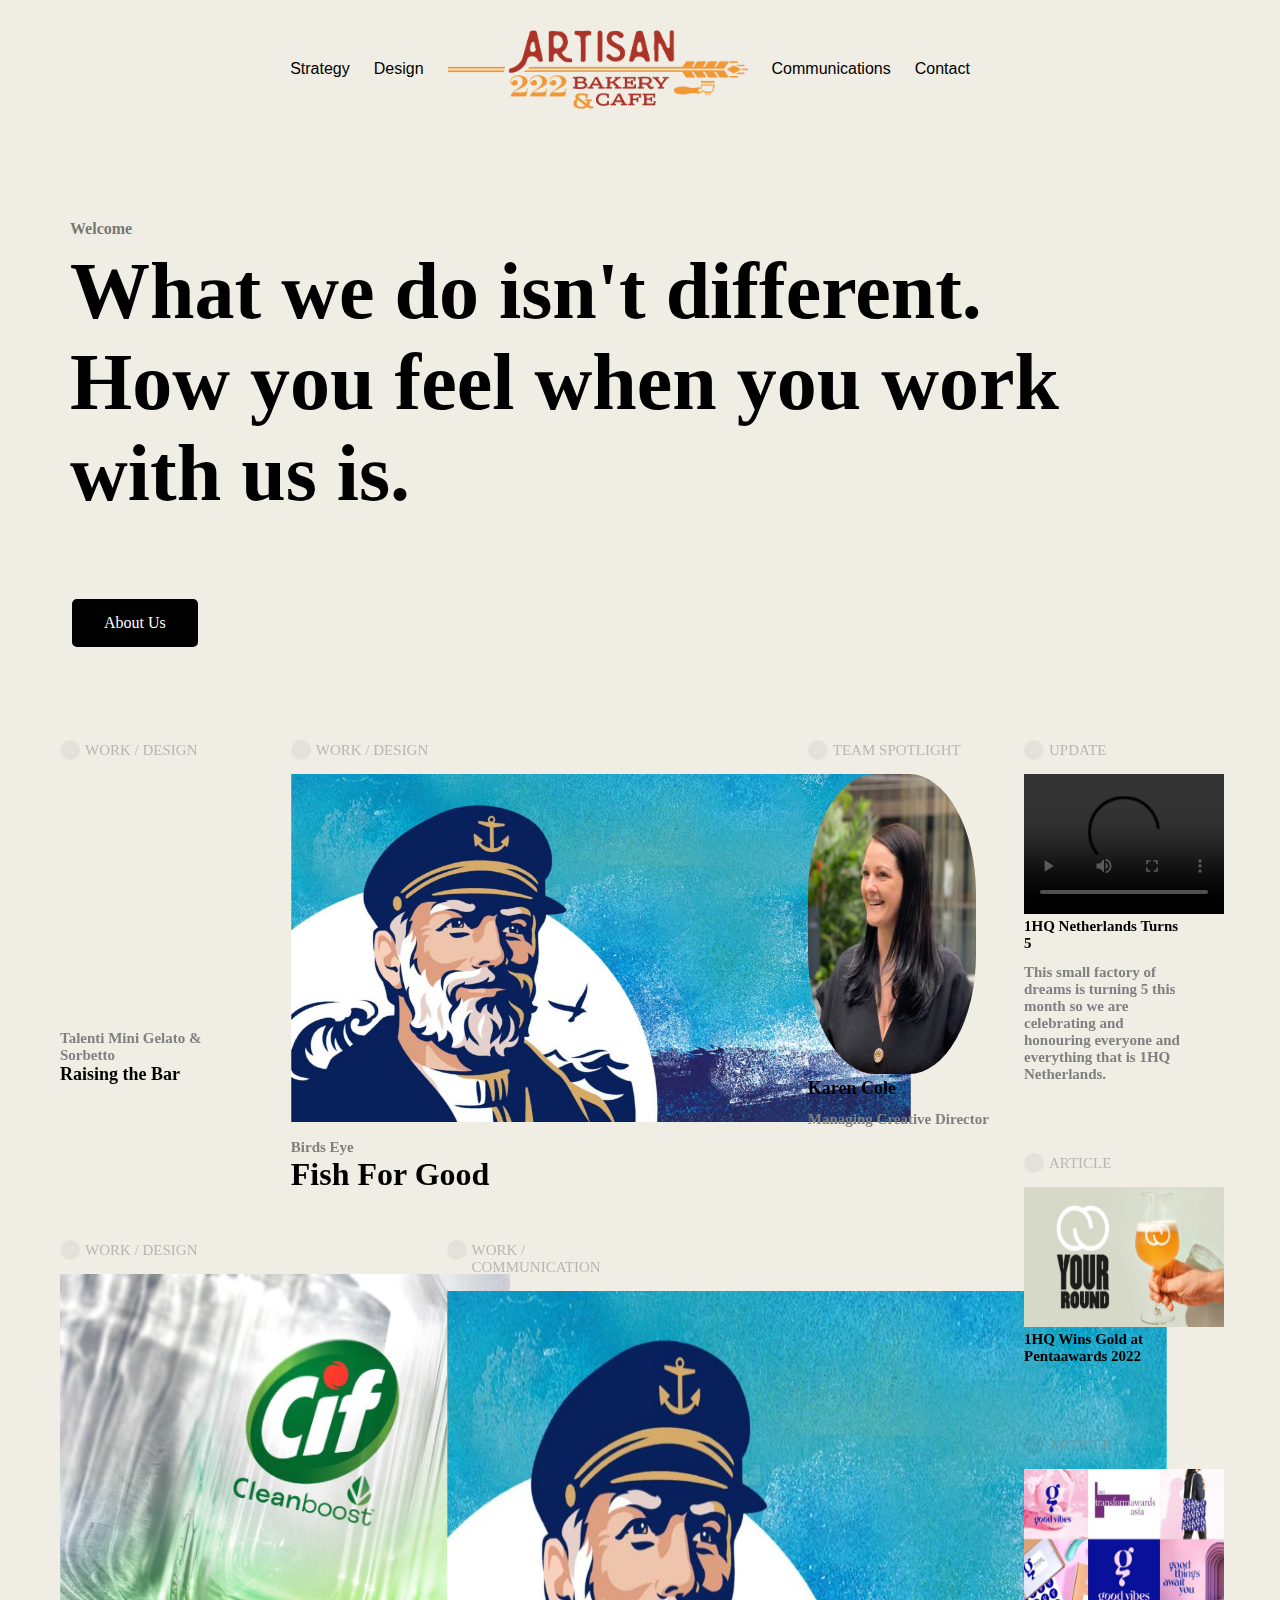
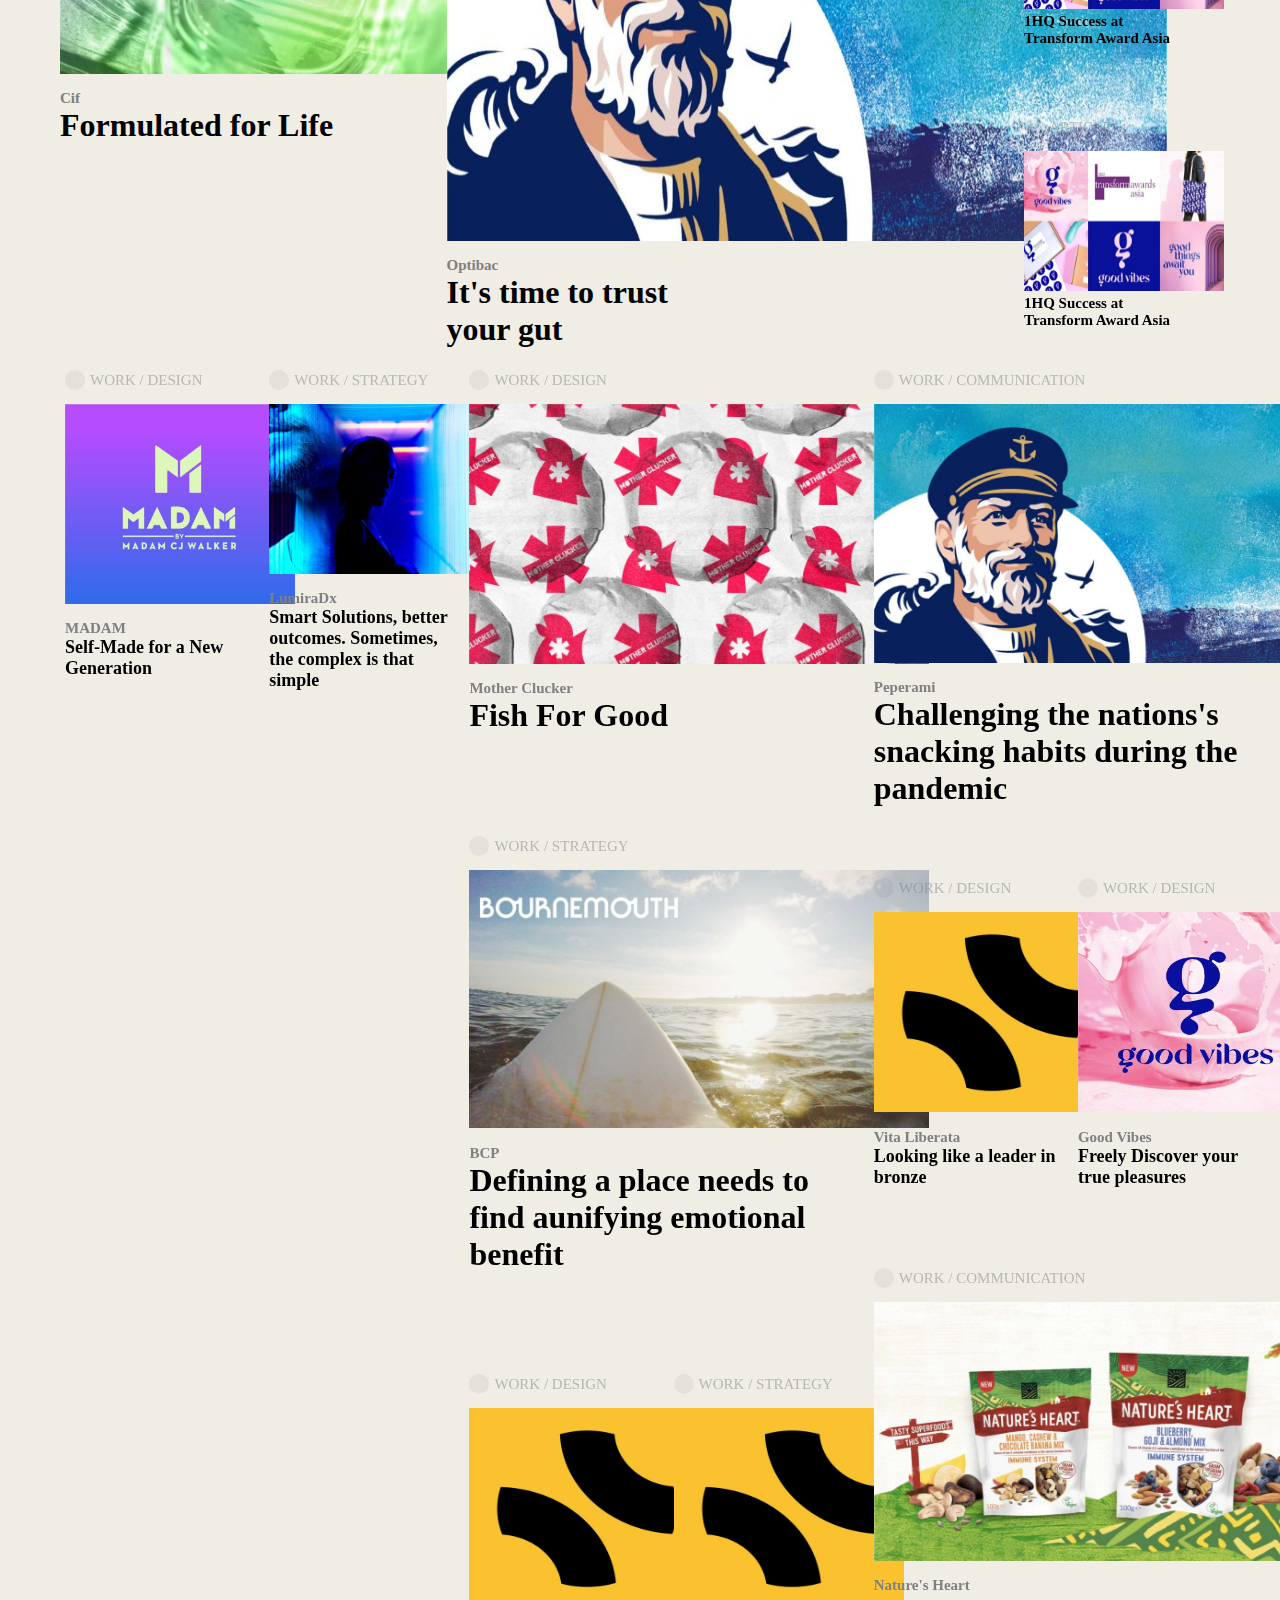
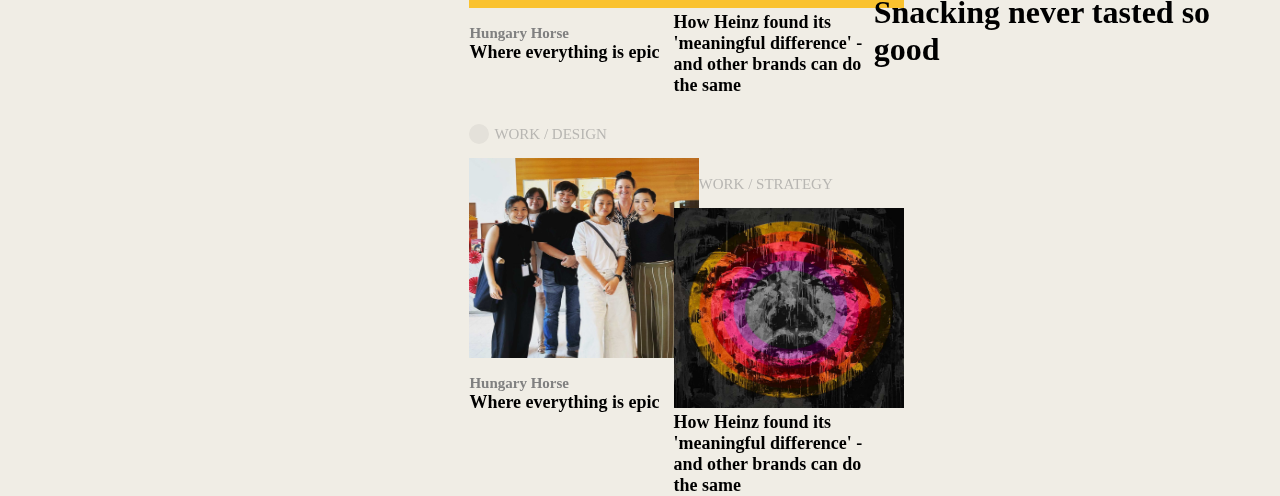
==== index.html @ 4d897874 "first commit" ====
<!DOCTYPE html>
<html lang="en">
<head>
    <link rel="stylesheet" href="style.css">
    <link rel="stylesheet"href="https://fonts.googleapis.com/css?family=Tangerine">
    <meta charset="UTF-8">
    <meta http-equiv="X-UA-Compatible" content="IE=edge">
    <meta name="viewport" content="width=device-width, initial-scale=1.0">
    <title>HOME - 1HQ</title>
</head>
<body>
  <header>
    <nav>
      <ul>
        <li class="mobile"><a href="locations.html">Strategy</a></li>
        <li class="mobile"><a href="contact.html">Design</a></li>
        <li class="logo"><a href="index.html">Artisan Bakery Logo</a></li>
        <li class="desktop"><a href="locations.html">Communications</a></li>
        <li class="desktop"><a href="contact.html">Contact</a></li>
      </ul>
    </nav>
  </header>

  <div class="mainpage">
      <div class="container">

        <h1 class="welcome"> Welcome </h1>

           <div class="welcome-heading">
             <p class="info">
                 What we do isn't different. 
                  <br>
                How you feel when you work with us is.

              </p>
              <a href="#" class="button">About Us</a>
            </div>

        
        </div>
  </div>


 <!-- <div class="inline">Div 1</div>
	<div class="inline">Div 2</div>
	<div class="inline">Div 3</div>
	<div class="inline">Div 4</div>
-->

<div class="post-row">

      <div class="main-row">

          <div class="post1">
            <span class="title-circle"></span>
            <p class="category">work / design</p>

            <div class="post-image">
                <iframe width="240" height="240" src="https://www.youtube.com/embed/FtdpDjV0dMY" title="4 second video" frameborder="0" 
                allow="accelerometer; autoplay; clipboard-write; encrypted-media; gyroscope; picture-in-picture; web-share" allowfullscreen></iframe>
              
          <h2 class="post-description"> Talenti Mini Gelato & Sorbetto</h2>
          <a href="#"><h1 class="post-title"> Raising the Bar</h1></a>
            </div>
        
          </div>

          <div class="post2">
            <span class="title-circle"></span>
            <p class="category">work / design</p>

            <div class="post-image">
              <img src="images/post2.jpg" alt="post 2" width="620">
  
            <h2 class="post-description"> Birds Eye</h2>
            <a href="#"><h1 class="post-title-big"> Fish For Good</h1></a>
            </div>
        
          </div>

          <div class="post3">
            <span class="title-circle"></span>
            <p class="category">team spotlight</p>

            <div class="post-image">
              <img src="images/Karen.jpg" alt="post 3" style="width: 88%; border-radius: 40%; background-position: center center; height: 300px;">
  
              <a href="#"><h1 class="post-title"> Karen Cole</h1></a>
              <h2 class="post-description">Managing Creative Director</h2>
            
            </div>

            
        
          </div>

      </div>


      <div class="side-bar">

        <div class="sidebar-container">

            <span class="title-circle"></span>
            <p class="category">update</p>

            <div class="post-image" style="padding-right:100px;">
              <video width="200" height="140" controls>
               <source src=”http://techslides.com/demos/sample-videos/small.ogv” type=video/ogg>
              <source src="/build/videos/arcnet.io(7-sec).mp4" type=video/mp4>
            </video>
                <a href="#"><h1 class="post-title1">1HQ Netherlands Turns 5</h1></a>
                  <h2 class="sidebar-post-description">This small factory of dreams is turning 5 this month so we are celebrating and honouring everyone and everything that is 1HQ Netherlands.
                  </h2>
          </div>


          <span class="title-circle"></span>
            <p class="category">article</p>

            <div class="post-image" style="padding-right:100px;">
              <img src="images/sidebarpost.jpg" alt="post 2" width="200" height="140">
          
                <a href="#"><h1 class="post-title1" style="margin-bottom: 70px;">1HQ Wins Gold at Pentaawards 2022</h1></a>
                  <!--<h2 class="sidebar-post-description">This small factory of dreams is turning 5 this month so we are celebrating and honouring everyone and everything that is 1HQ Netherlands.
                  </h2>-->
          </div>

          <span class="title-circle"></span>
          <p class="category">article</p>

          <div class="post-image" style="padding-right:100px;">
            <img src="images/sidebarpost2.jpg" alt="post 2" width="200" height="140">
        
              <a href="#"><h1 class="post-title1" style="margin-bottom: 70px;">1HQ Success at Transform Award Asia</h1></a>
        </div>


        <span class="title-circle"></span>
        <p class="category">article</p>

        <div class="post-image" style="padding-right:100px;">
          <img src="images/sidebarpost2.jpg" alt="post 2" width="200" height="140">
      
            <a href="#"><h1 class="post-title1" style="margin-bottom: 70px;">1HQ Success at Transform Award Asia</h1></a>
      </div>

      </div>


      </div>
      


</div>

<div class="post-row2">
    <div class="main-post-row2">

      <div class="post5">
        <span class="title-circle"></span>
        <p class="category">work / design</p>

        <div class="post-image">
          <img src="images/post5.jpg" alt="post 2" width="450" height="400">

        <h2 class="post-description">Cif</h2>
        <a href="#"><h1 class="post-title-big">Formulated for Life</h1></a>
        </div>
      </div>


      
      <div class="post6">
        <span class="title-circle"></span>
        <p class="category">work / Communication</p>

        <div class="post-image">
          <img src="images/post2.jpg" alt="post 2" width="720" height="550">

        <h2 class="post-description"> Optibac</h2>
        <a href="#"><h1 class="post-title-big" style="width:150%;"> It's time to trust your gut</h1></a>
        </div>
        </div>


</div>
  
</div>

<div class="post-row3">


  <div class="left-post3">

    <div class="test" style="display:flex; padding-bottom:50px;">

      <div class="first-left-post3">
      <span class="title-circle"></span>
      <p class="category">work / design</p>

      <div class="post-image">
        <img src="images/madam.jpg" alt="post 2" width="230" height="200">

        <h2 class="post-description">MADAM</h2>
        <a href="#"><h1 class="post-title">Self-Made for a New Generation</h1></a>

      </div>

      </div>


    <div class="second-left-post3">
      <span class="title-circle"></span>
      <p class="category">work / strategy</p>

      <div class="post-image">
        <img src="images/Lumira.jpg" alt="post 2" width="230" height="170">
        
        <h2 class="post-description">LumiraDx</h2>
        <a href="#"><h1 class="post-title">Smart Solutions, better outcomes. Sometimes, the complex is that simple</h1></a>

      </div>

    </div>

    </div>


    
    
    <!--<div class="first-left-post3">
      <span class="title-circle"></span>
      <p class="category">work / design</p>

      <div class="post-image">
        <img src="images/madam.jpg" alt="post 2" width="230" height="200">

        <h2 class="post-description">MADAM</h2>
        <a href="#"><h1 class="post-title">Self-Made for a New Generation</h1></a>

      </div>

    </div>
    

    <div class="second-left-post3">
      <span class="title-circle"></span>
      <p class="category">work / strategy</p>

      <div class="post-image">
        <img src="images/Lumira.jpg" alt="post 2" width="230" height="170">

        <h2 class="post-description">LumiraDx</h2>
        <a href="#"><h1 class="post-title">Smart Solutions, better outcomes. Sometimes, the complex is that simple</h1></a>

      </div>

    </div>

  -->
    
    
  </div>




  <div class="middle-post3">

    <div class="post7">
      <span class="title-circle"></span>
      <p class="category">work / design</p>

      <div class="post-image" style="padding-bottom:80px;">
        <img src="images/post7.jpg" alt="post 2" width="460">

      <h2 class="post-description"> Mother Clucker</h2>
      <a href="#"><h1 class="post-title-big"> Fish For Good</h1></a>
      </div>
  
    </div>


    <div class="post7">
      <span class="title-circle"></span>
      <p class="category">work / strategy</p>

      <div class="post-image" style="padding-bottom:80px;">
        <img src="images/BCP.jpg" alt="post 2" width="460">

      <h2 class="post-description">BCP</h2>
      <a href="#"><h1 class="post-title-big">Defining a place needs to find aunifying emotional benefit</h1></a>
      </div>
  
    </div>

    <div class="test" style="display:flex; padding-bottom:50px;">

      <div class="first-left-post3">
      <span class="title-circle"></span>
      <p class="category">work / design</p>

      <div class="post-image">
        <img src="images/Article1.jpg" alt="post 2" width="230" height="200">

        <h2 class="post-description">Hungary Horse</h2>
        <a href="#"><h1 class="post-title">Where everything is epic</h1></a>

      </div>

    </div>


    <div class="second-left-post3">
      <span class="title-circle"></span>
      <p class="category">work / strategy</p>

      <div class="post-image">
        <img src="images/Article1.jpg" alt="post 2" width="230" height="200">

        <a href="#"><h1 class="post-title">How Heinz found its 'meaningful difference' - and other brands can do the same</h1></a>

      </div>

    </div>

    </div>

    <div class="test1" style="display:flex;">

      <div class="first-left-post3">
      <span class="title-circle"></span>
      <p class="category">work / design</p>

      <div class="post-image">
        <img src="images/chinese.jpg" alt="post 2" width="230" height="200">

        <h2 class="post-description">Hungary Horse</h2>
        <a href="#"><h1 class="post-title">Where everything is epic</h1></a>

      </div>

    </div>


    <div class="second-left-post3" style="padding-top:50px;">
      <span class="title-circle"></span>
      <p class="category">work / strategy</p>

      <div class="post-image">
        <img src="images/cutural.jpg" alt="post 2" width="230" height="200">

        <a href="#"><h1 class="post-title">How Heinz found its 'meaningful difference' - and other brands can do the same</h1></a>

      </div>

    </div>

    </div>

    

  </div>




    <div class="right-post3">
      <div class="post8">
        <span class="title-circle"></span>
        <p class="category">work / communication</p>

        <div class="post-image" style="padding-bottom:50px;"> 
          <img src="images/post2.jpg" alt="post 2" width="460">

        <h2 class="post-description">Peperami</h2>
        <a href="#"><h1 class="post-title-big"> Challenging the nations's snacking habits during the pandemic</h1></a>
        </div>
    
      </div>

      <div class="test" style="display:flex; padding-bottom:90px;">

                <div class="first-left-post3">
                    <span class="title-circle"></span>
                    <p class="category">work / design</p>
  
                  <div class="post-image">
                    <img src="images/Article1.jpg" alt="post 2" width="230" height="200">
  
                     <h2 class="post-description">Vita Liberata</h2>
                     <a href="#"><h1 class="post-title">Looking like a leader in bronze</h1></a>
  
                   </div>
  
                 </div>
  
  
              <div class="second-left-post3">
                   <span class="title-circle"></span>
                    <p class="category">work / design</p>
  
                <div class="post-image">
                    <img src="images/goodvibes.jpg" alt="post 2" width="230" height="200">
  
                    <h2 class="post-description">Good Vibes</h2>
                    <a href="#"><h1 class="post-title">Freely Discover your true pleasures</h1></a>
  
                </div>
  
              </div>
  
      </div>

      <div class="post8">
        <span class="title-circle"></span>
        <p class="category">work / communication</p>

        <div class="post-image">
          <img src="images/Natures-Heart-1-1000x562.jpg" alt="post 2" width="460">

        <h2 class="post-description">Nature's Heart</h2>
        <a href="#"><h1 class="post-title-big">Snacking never tasted so good</h1></a>
        </div>
    
      </div>




      

    </div>

</div>




  <!--<div class="row">

    <div class="first-post-row">

    </div>

  </div>


  <div class="post4">
    <span class="title-circle"></span>
    <p class="category">update</p>
    <div class="post-image">
      <video width="200" height="140" controls>
        <source src=”http://techslides.com/demos/sample-videos/small.ogv” type=video/ogg>
        <source src="/build/videos/arcnet.io(7-sec).mp4" type=video/mp4>
      </video>
      <a href="#"><h1 class="post-title1">1HQ Netherlands Turns 5</h1></a>
    <h2 class="post-description">This small factory of dreams is turning 5 this month so we are celebrating and honouring everyone and everything that is 1HQ Netherlands.
    </h2>
    
    </div>
    </div>
    
  </div>
-->


 <!-- <footer>
    123 Main Street Edwardsville, IL • 555-555-5555 • us@me.com
  </footer>
-->
</body>
</html>
---- style.css ----
body {
  background: #f0ede5;
  color: white;
  font-family: 'Mont', serif;
  margin: 0;
  padding: 0;
  overflow-x: hidden;
}

/* HEADER */

header {
  background-color: #f0ede5;
  /*  sorry for the LONG urls, I had to upload them to google drive  */
  /**background-image: url("images/logo.png");**/
  background-size: 100%;
  background-position: center;
  height: 100px;
  padding: 20px;
  text-align: center;
}

header a {
  color: #000;
  font-family: MontW05,sans-serif;
  text-decoration: none;
  margin-top: 40px;
}

header .logo a {
  background-image: url("images/logos.png");
  background-size: 300px;
  background-repeat: no-repeat;
  display: inline-block;
  height: 80px;
  position: relative;
  text-indent: -9999999px;
  top: -30px;
  width: 300px;
}

nav ul {
  margin: 0;
  padding: 0;
  list-style-type: none;
}

nav li {
  display: inline-block;
  margin-right: 20px;
}

/* Mainpage */
.mainpage{
  height: 600px;
  width: 100%;
  position: relative;
}

.welcome{
  opacity: .5;
  font-weight: 600;
  color: #000;
  margin: 40px 0 0.5em;
  font-size: 16px;
}

.container{
  padding: 40px 0px 0px 70px;
}

.info {
  display: block;
  margin-block-start: 1em;
  margin-block-end: 1em;
  margin-inline-start: 0px;
  margin-inline-end: 0px;
  font-size: 80px;
  color: black;
  font-weight: 600;
  margin-right: 170px;
  margin-top: 0px;
}

.button {
  background-color: #000;
  border: none;
  color: white;
  padding: 15px 32px;
  text-align: center;
  text-decoration: none;
  display: inline-block;
  font-size: 16px;
  margin: 4px 2px;
  cursor: pointer;
  border-radius:5px;
  margin-top: 0px;
  font-family: 'MontW05', serif;
}

.button:hover{
  background-color:#ffffff;
  color: #0a0a23;
  transition: 0.7s;
}



/* POSTS */

.inline {
  display: inline-block;
  width: 100px;
  height: 100px;
  background-color: #ccc;
  margin: 10px;
  text-align: center;
  line-height: 100px;
  font-size: 24px;
}

.post-row{
  display: flex;
}

.main-row{
  width: 80%;
  height: 500px;
  padding: 0px 10px 0px 60px;
  margin: auto;
}

.side-bar{
  width: 20%;
  height: 350px;
}

.sidebar-container{
  height: 400%;
}
.row{
  width: 100%;
  height: 500px;
}

.row2{
  width: 100%;
  height: 500px;
}

.first-post-row{
  width: 90%;
  height: 400px;
  padding:10px;
  margin: auto;
}

.post1{
  height: 350px;
  width: 20%;
  float: left;
  padding-right: 40px;
}
.post2{
  height: 480px;
  width: 50%;
  float: left;
  padding-right: 40px;
}
.post3{
  height: 400px;
  width: 20%;
  float: left;
}

.post4{
  height: 350px;
  width: 12%;
  float: left;
}

.post5{
  height: 350px;
  width: 36%;
  float: left;
  padding-right: 40px;
}

.post6{
  height: 350px;
  width: 20%;
  float: left;
  padding-right: 40px;
}


.title-circle {
  width: 20px;
  height: 20px;
  background-color: rgba(17,17,17,.05);
  border-radius: 50%;
  position: relative;
  display: inline-block;
  margin-right: 10px;
}

.title-circle:hover{
  background-color: black;
  transition: 0.5s;
}


.category {
  color: gray;
  opacity: 0.5;
  margin-top: -22px;
  font-size: 15px;
  font-weight: 400;
  padding-left: 25px;
  text-transform: uppercase;
}

.post-description{
    color: gray;
    font-size: 15px;
    margin-bottom: 0;
}

.sidebar-post-description{
    color: gray;
    font-size: 15px;
    margin-bottom: 0;
    padding-bottom: 70px;
}

.post-description:hover{
  color: black;
  transition: 0.5;
}

.post-title{
  text-decoration: none;
  color: black;
  font-size: 18px;
  margin-top: 0;
}

.post-title1{
  text-decoration: none;
  color: black;
  font-size: 15px;
  margin-top: 0;
}

.post-title-big{
  text-decoration: none;
  color: black;
  font-size: 32px;
  margin-top: 0;
}

a:link { text-decoration: none; }

.post-row2{
  width: 80%;
  height: 530px;
  padding-bottom: 200px;
}

.main-post-row2{
  width: 94%;
  height: 530px;
  padding: 0px 10px 0px 60px;
  margin: auto;
}

.post-row3{
  width:91%;
  height:1500px;
  display: flex;
  margin-left: 65px;
}

.right-post3{
  width: 33%;
  height: 750px;
  margin-left: 20px;
}

.left-post3{
  width: 33%;
  height: 750px;
  margin-right: 20px;
}

.first-left-post3{
  height: 300px;
  width: 50%;
  margin-right: 12px;
}
.second-left-post3{
  height: 300px;
  width: 50%;
}

.middle-post3{
  width: 33%;
  height: 750px;
}



/* FEATURES */

.features {
  background: white;
  color: gray;
  padding: 20px;
  display: flex;
  flex-direction: row;
}

.features figure {
  margin: auto;
  text-align: center;
  text-transform: uppercase;
  width: 200px;
}

.features figure img {
  border: 1px solid white;
  border-radius: 50%;
  box-shadow: gray 0 0 10px;
  width: 200px;
}

/* RESPONSIVE RULES */

@media screen and (max-width: 715px) {
  header {
    height: 250px;
    background-position: 0 -30px;
  }
  header .mobile {
    display: inline-block;
  }
  header .desktop {
    display: none;
  }
}

@media screen and (max-width: 500px) {
  header {
    height: 200px;
    background-position: 0 -0px;
  }
}

/* FEATURES */

.features {
  background: white;
  color: gray;
  padding: 20px;
  display: flex;
  flex-direction: row;
  flex-wrap: wrap;
}

.features figure {
  margin: auto;
  padding: 5px;
  text-align: center;
  text-transform: uppercase;
  width: 200px;
}

.features figure img {
  border: 1px solid white;
  border-radius: 50%;
  box-shadow: gray 0 0 10px;
  width: 200px;
}

/* FOOTER */

footer {
  background: black;
  color: gray;
  font-size: 12px;
  padding: 20px 20px;
  text-align: center;
}
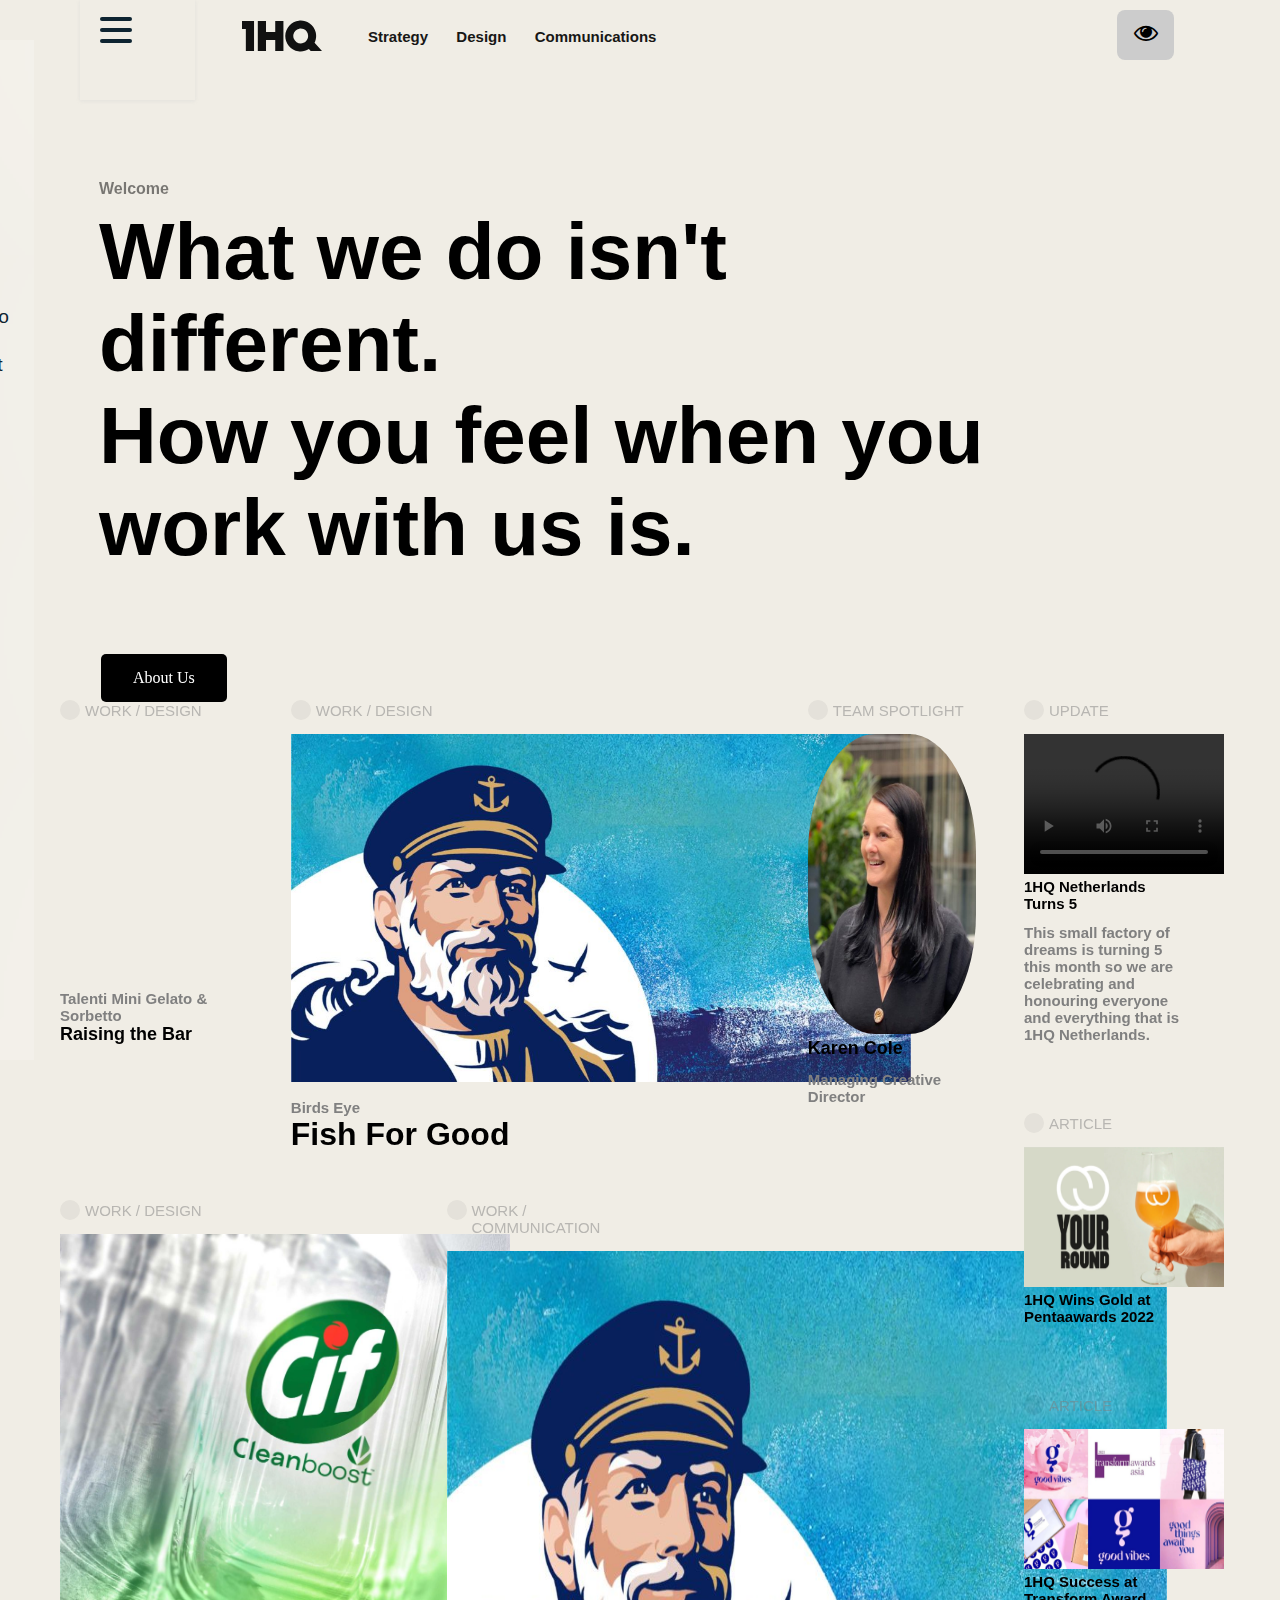
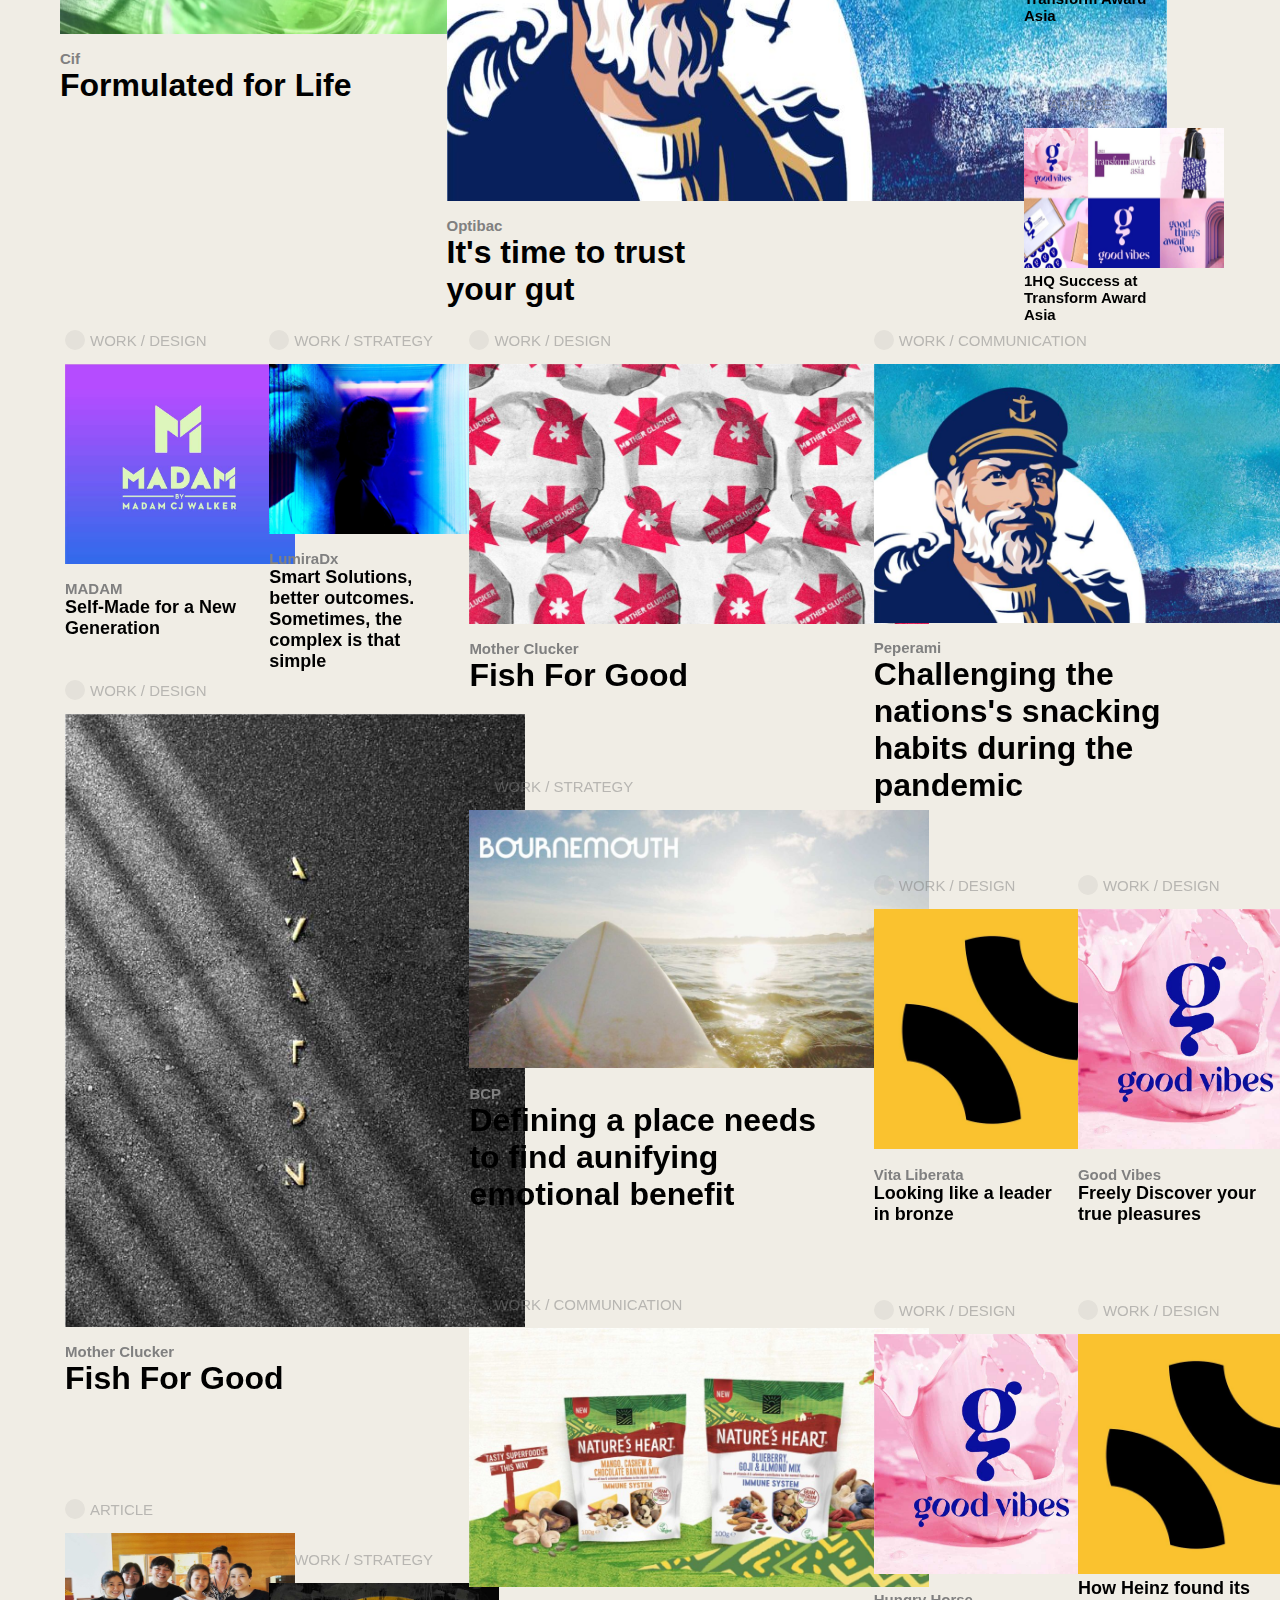
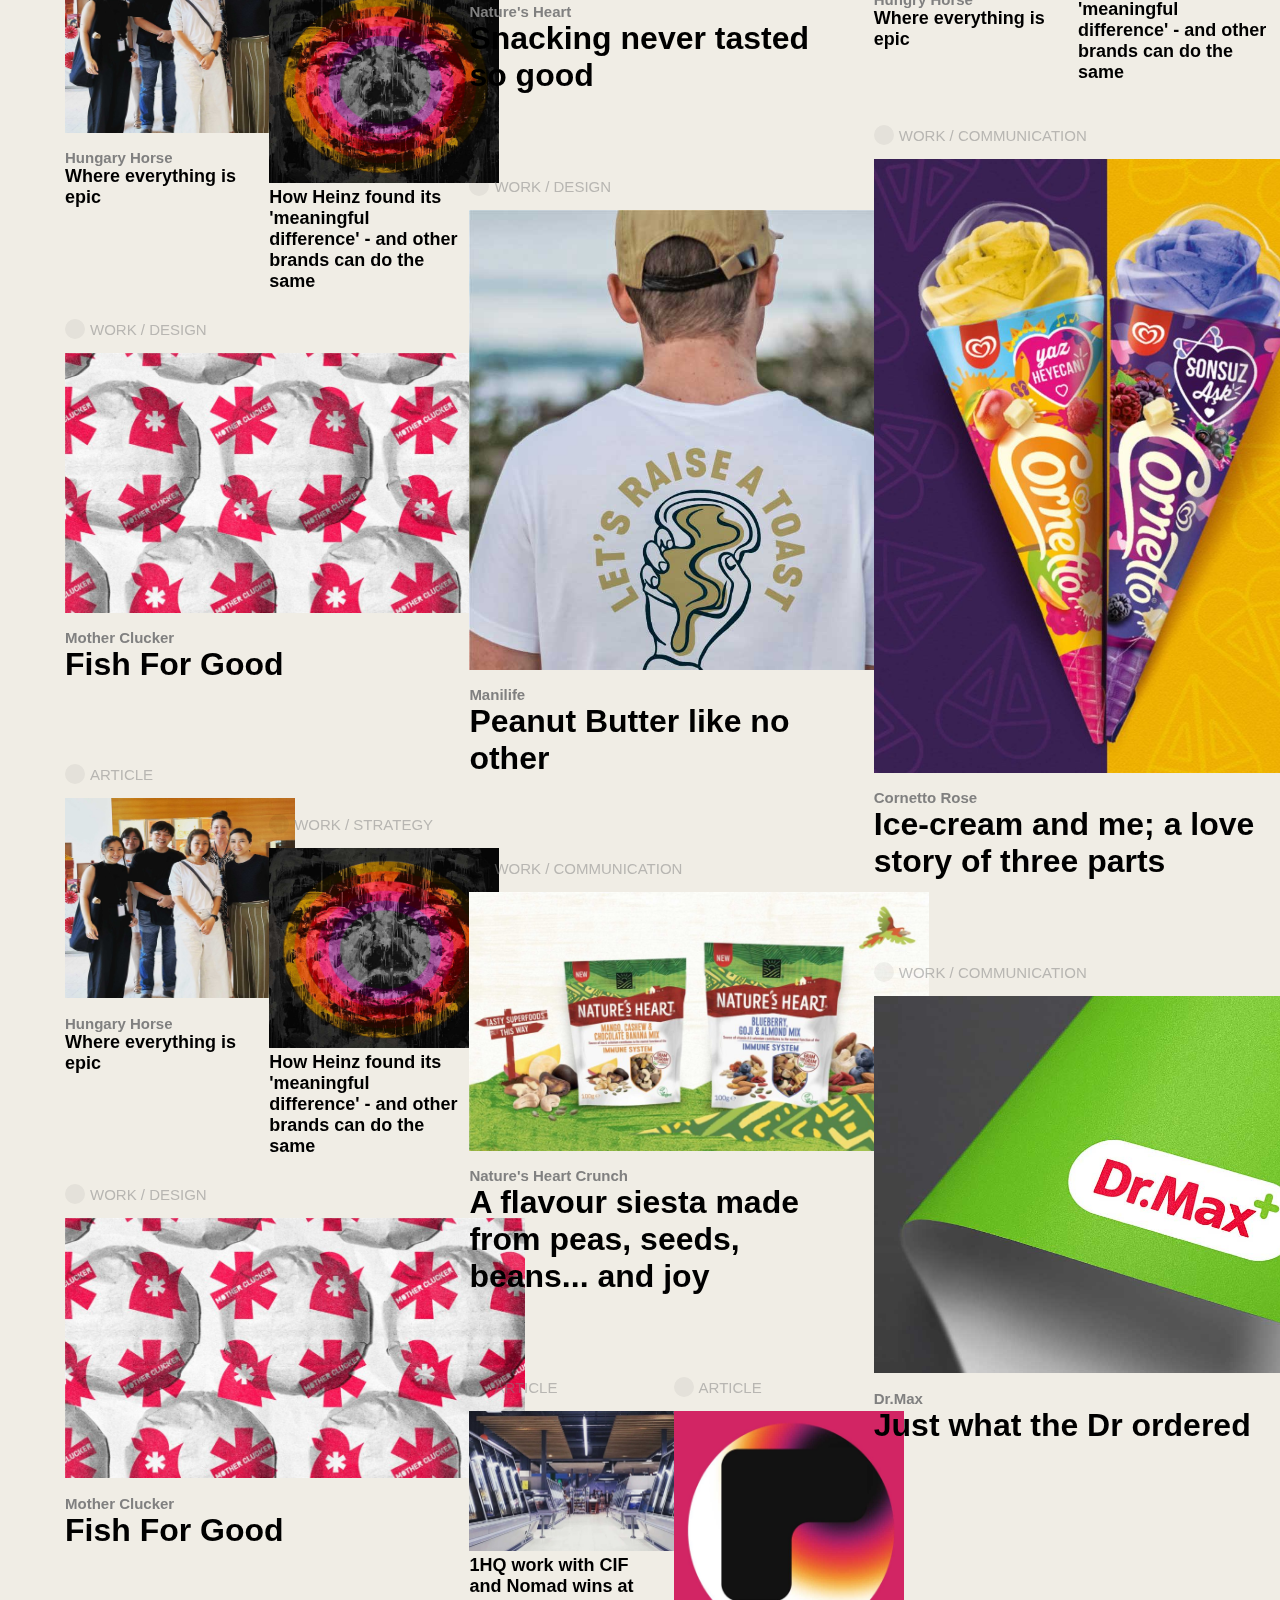
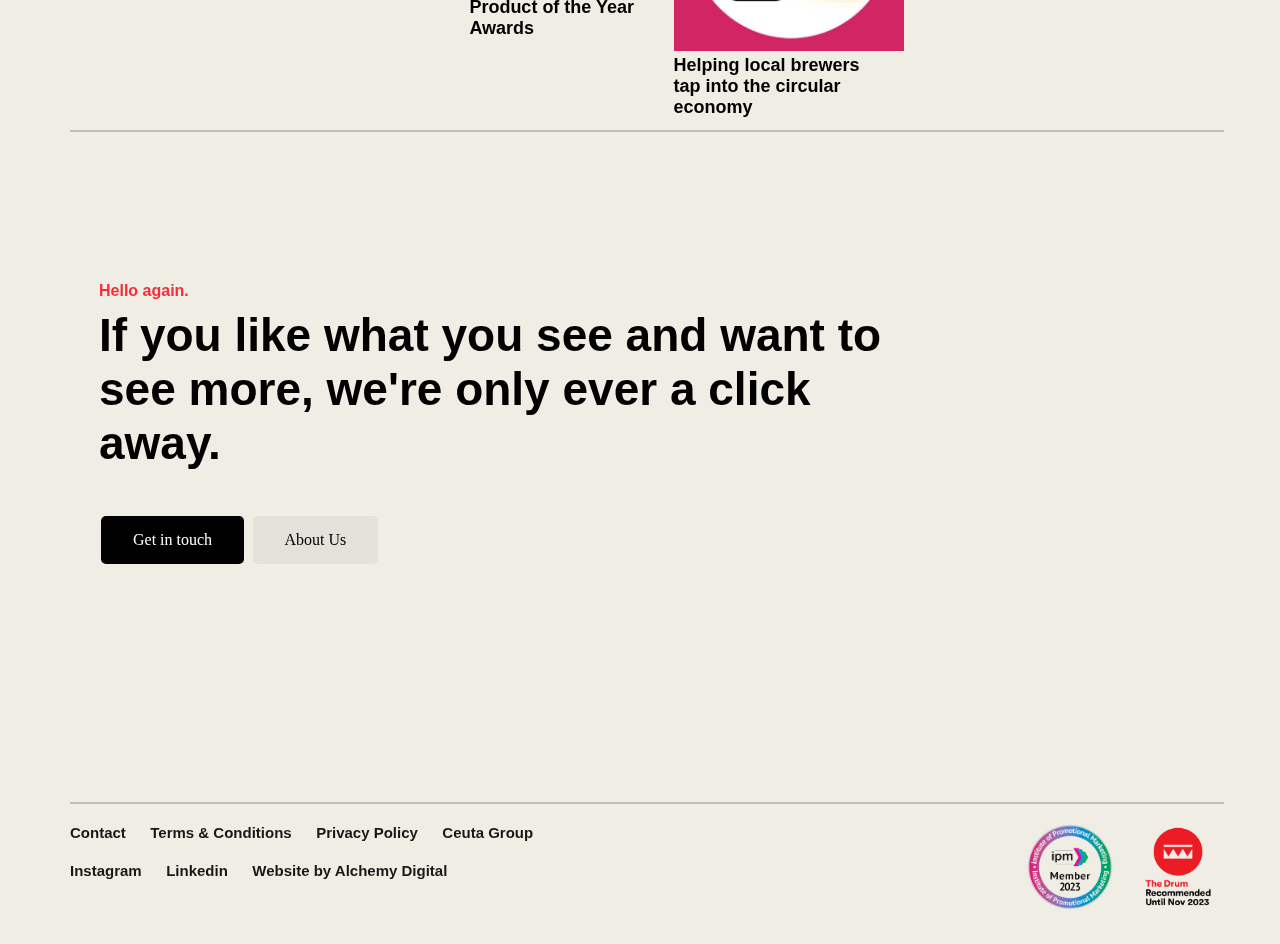
==== commit 145faa21: "second push" ====
--- a/index.html
+++ b/index.html
@@ -3,13 +3,72 @@
 <head>
     <link rel="stylesheet" href="style.css">
     <link rel="stylesheet"href="https://fonts.googleapis.com/css?family=Tangerine">
+    <link rel="stylesheet" href="https://cdnjs.cloudflare.com/ajax/libs/font-awesome/4.7.0/css/font-awesome.min.css">
+    <meta name="viewport" content="width=device-width, initial-scale=1">
     <meta charset="UTF-8">
     <meta http-equiv="X-UA-Compatible" content="IE=edge">
     <meta name="viewport" content="width=device-width, initial-scale=1.0">
     <title>HOME - 1HQ</title>
 </head>
 <body>
-  <header>
+    <div class="header1">
+      <div class="container1">
+
+        <div class="mobdiv">
+          
+          <nav>
+            <div class="navbar">
+              <div class="container nav-container">
+                  <input class="checkbox" type="checkbox" name="" id="" />
+                  <div class="hamburger-lines">
+                    <span class="line line1"></span>
+                    <span class="line line2"></span>
+                    <span class="line line3"></span>
+                  </div>  
+
+                <div class="menu-items">
+                  <li><a href="#">Home</a></li>
+                  <li><a href="#">about</a></li>
+                  <li><a href="#">blogs</a></li>
+                  <li><a href="#">portfolio</a></li>
+                  <li><a href="#">contact</a></li>
+                </div>
+              </div>
+            </div>
+          </nav>
+
+        </div>
+
+        <div class="logo1">
+            <img src="images/logo.svg" style="margin-top:20px;">
+
+        </div>
+
+        <div class="headmenu">
+          <nav>
+            <div class="menu">
+              <ul style="margin-top:20px; font-size:30px; font-weight:600; margin-top: 15px;"> 
+                  <li class="active"><a href="#">Strategy</a></li>
+                  <li><a href="#">Design</a></li>
+                  <li><a href="#">Communications</a></li>
+              </ul>
+            </div>
+          </nav>
+
+        </div>
+
+        <div class="icon">
+            <div class="eye-icon">
+                <i class="fa fa-eye" style="font-size:24px; color:black; margin-top:10px;"></i>
+            </div>
+
+        </div>
+
+      </div>
+
+    </div>
+  
+  <!--<header>
     <nav>
       <ul>
         <li class="mobile"><a href="locations.html">Strategy</a></li>
@@ -19,7 +78,7 @@
         <li class="desktop"><a href="contact.html">Contact</a></li>
       </ul>
     </nav>
-  </header>
+  </header> -->
 
   <div class="mainpage">
       <div class="container">
@@ -39,13 +98,6 @@
         
         </div>
   </div>
-
-
- <!-- <div class="inline">Div 1</div>
-	<div class="inline">Div 2</div>
-	<div class="inline">Div 3</div>
-	<div class="inline">Div 4</div>
--->
 
 <div class="post-row">
 
@@ -227,53 +279,12 @@
     </div>
 
 
-    
-    
-    <!--<div class="first-left-post3">
+    <div class="post7">
       <span class="title-circle"></span>
       <p class="category">work / design</p>
 
-      <div class="post-image">
-        <img src="images/madam.jpg" alt="post 2" width="230" height="200">
-
-        <h2 class="post-description">MADAM</h2>
-        <a href="#"><h1 class="post-title">Self-Made for a New Generation</h1></a>
-
-      </div>
-
-    </div>
-    
-
-    <div class="second-left-post3">
-      <span class="title-circle"></span>
-      <p class="category">work / strategy</p>
-
-      <div class="post-image">
-        <img src="images/Lumira.jpg" alt="post 2" width="230" height="170">
-
-        <h2 class="post-description">LumiraDx</h2>
-        <a href="#"><h1 class="post-title">Smart Solutions, better outcomes. Sometimes, the complex is that simple</h1></a>
-
-      </div>
-
-    </div>
-
-  -->
-    
-    
-  </div>
-
-
-
-
-  <div class="middle-post3">
-
-    <div class="post7">
-      <span class="title-circle"></span>
-      <p class="category">work / design</p>
-
       <div class="post-image" style="padding-bottom:80px;">
-        <img src="images/post7.jpg" alt="post 2" width="460">
+        <img src="images/Avaton.jpg" alt="post 2" width="460">
 
       <h2 class="post-description"> Mother Clucker</h2>
       <a href="#"><h1 class="post-title-big"> Fish For Good</h1></a>
@@ -282,11 +293,126 @@
     </div>
 
 
+    <div class="test1" style="display:flex; padding-bottom:70px;">
+
+      <div class="first-left-post3">
+      <span class="title-circle"></span>
+      <p class="category">article</p>
+
+      <div class="post-image">
+        <img src="images/chinese.jpg" alt="post 2" width="230" height="200">
+
+        <h2 class="post-description">Hungary Horse</h2>
+        <a href="#"><h1 class="post-title">Where everything is epic</h1></a>
+
+      </div>
+
+    </div>
+
+
+    <div class="second-left-post3" style="padding-top:50px;">
+      <span class="title-circle"></span>
+      <p class="category">work / strategy</p>
+
+      <div class="post-image">
+        <img src="images/cutural.jpg" alt="post 2" width="230" height="200">
+
+        <a href="#"><h1 class="post-title">How Heinz found its 'meaningful difference' - and other brands can do the same</h1></a>
+
+      </div>
+
+    </div>
+
+    </div>
+
+
     <div class="post7">
       <span class="title-circle"></span>
+      <p class="category">work / design</p>
+
+      <div class="post-image" style="padding-bottom:60px;">
+        <img src="images/post7.jpg" alt="post 2" width="460">
+
+      <h2 class="post-description"> Mother Clucker</h2>
+      <a href="#"><h1 class="post-title-big"> Fish For Good</h1></a>
+      </div>
+  
+    </div>
+
+
+    <div class="test1" style="display:flex; padding-bottom:70px;">
+
+      <div class="first-left-post3">
+      <span class="title-circle"></span>
+      <p class="category">article</p>
+
+      <div class="post-image">
+        <img src="images/chinese.jpg" alt="post 2" width="230" height="200">
+
+        <h2 class="post-description">Hungary Horse</h2>
+        <a href="#"><h1 class="post-title">Where everything is epic</h1></a>
+
+      </div>
+
+    </div>
+
+
+    <div class="second-left-post3" style="padding-top:50px;">
+      <span class="title-circle"></span>
       <p class="category">work / strategy</p>
 
-      <div class="post-image" style="padding-bottom:80px;">
+      <div class="post-image">
+        <img src="images/cutural.jpg" alt="post 2" width="230" height="200">
+
+        <a href="#"><h1 class="post-title">How Heinz found its 'meaningful difference' - and other brands can do the same</h1></a>
+
+      </div>
+
+    </div>
+
+    </div>
+
+
+    <div class="post7">
+      <span class="title-circle"></span>
+      <p class="category">work / design</p>
+
+      <div class="post-image" style="padding-bottom:60px;">
+        <img src="images/post7.jpg" alt="post 2" width="460">
+
+      <h2 class="post-description"> Mother Clucker</h2>
+      <a href="#"><h1 class="post-title-big"> Fish For Good</h1></a>
+      </div>
+  
+    </div>
+
+
+  </div>
+
+
+
+
+  <div class="middle-post3">
+
+    <div class="post7">
+      <span class="title-circle"></span>
+      <p class="category">work / design</p>
+
+      <div class="post-image" style="padding-bottom:60px;">
+        <img src="images/post7.jpg" alt="post 2" width="460">
+
+      <h2 class="post-description"> Mother Clucker</h2>
+      <a href="#"><h1 class="post-title-big"> Fish For Good</h1></a>
+      </div>
+  
+    </div>
+
+
+    <div class="post7">
+      <span class="title-circle"></span>
+      <p class="category">work / strategy</p>
+
+      <div class="post-image" style="padding-bottom:60px;">
         <img src="images/BCP.jpg" alt="post 2" width="460">
 
       <h2 class="post-description">BCP</h2>
@@ -295,17 +421,57 @@
   
     </div>
 
+
+    <div class="post8">
+      <span class="title-circle"></span>
+      <p class="category">work / communication</p>
+
+      <div class="post-image" style="padding-bottom:60px;">
+        <img src="images/Natures-Heart-1-1000x562.jpg" alt="post 2" width="460">
+
+      <h2 class="post-description">Nature's Heart</h2>
+      <a href="#"><h1 class="post-title-big">Snacking never tasted so good</h1></a>
+      </div>
+  
+    </div>
+
+    <div class="post8">
+      <span class="title-circle"></span>
+      <p class="category">work / design</p>
+
+      <div class="post-image" style="padding-bottom:60px;">
+        <img src="images/Manilife.jpg" alt="post 2" width="460">
+
+      <h2 class="post-description">Manilife</h2>
+      <a href="#"><h1 class="post-title-big">Peanut Butter like no other</h1></a>
+      </div>
+  
+    </div>
+
+
+    <div class="post8">
+      <span class="title-circle"></span>
+      <p class="category">work / communication</p>
+
+      <div class="post-image" style="padding-bottom:60px;">
+        <img src="images/Natures-Heart-1-1000x562.jpg" alt="post 2" width="460">
+
+      <h2 class="post-description">Nature's Heart Crunch</h2>
+      <a href="#"><h1 class="post-title-big">A flavour siesta made from peas, seeds, beans... and joy</h1></a>
+      </div>
+  
+    </div>
+
     <div class="test" style="display:flex; padding-bottom:50px;">
 
       <div class="first-left-post3">
       <span class="title-circle"></span>
-      <p class="category">work / design</p>
-
-      <div class="post-image">
-        <img src="images/Article1.jpg" alt="post 2" width="230" height="200">
-
-        <h2 class="post-description">Hungary Horse</h2>
-        <a href="#"><h1 class="post-title">Where everything is epic</h1></a>
+      <p class="category">article</p>
+
+      <div class="post-image">
+        <img src="images/Awards center.jpg" alt="post 2" width="230" height="140">
+
+        <a href="#"><h1 class="post-title">1HQ work with CIF and Nomad wins at Product of the Year Awards</h1></a>
 
       </div>
 
@@ -314,44 +480,12 @@
 
     <div class="second-left-post3">
       <span class="title-circle"></span>
-      <p class="category">work / strategy</p>
-
-      <div class="post-image">
-        <img src="images/Article1.jpg" alt="post 2" width="230" height="200">
-
-        <a href="#"><h1 class="post-title">How Heinz found its 'meaningful difference' - and other brands can do the same</h1></a>
-
-      </div>
-
-    </div>
-
-    </div>
-
-    <div class="test1" style="display:flex;">
-
-      <div class="first-left-post3">
-      <span class="title-circle"></span>
-      <p class="category">work / design</p>
-
-      <div class="post-image">
-        <img src="images/chinese.jpg" alt="post 2" width="230" height="200">
-
-        <h2 class="post-description">Hungary Horse</h2>
-        <a href="#"><h1 class="post-title">Where everything is epic</h1></a>
-
-      </div>
-
-    </div>
-
-
-    <div class="second-left-post3" style="padding-top:50px;">
-      <span class="title-circle"></span>
-      <p class="category">work / strategy</p>
-
-      <div class="post-image">
-        <img src="images/cutural.jpg" alt="post 2" width="230" height="200">
-
-        <a href="#"><h1 class="post-title">How Heinz found its 'meaningful difference' - and other brands can do the same</h1></a>
+      <p class="category">article</p>
+
+      <div class="post-image">
+        <img src="images/Articlecenter2.jpg" alt="post 2" width="230" height="240">
+
+        <a href="#"><h1 class="post-title">Helping local brewers tap into the circular economy</h1></a>
 
       </div>
 
@@ -380,14 +514,14 @@
     
       </div>
 
-      <div class="test" style="display:flex; padding-bottom:90px;">
+      <div class="test" style="display:flex; padding-bottom:125px;">
 
                 <div class="first-left-post3">
                     <span class="title-circle"></span>
                     <p class="category">work / design</p>
   
                   <div class="post-image">
-                    <img src="images/Article1.jpg" alt="post 2" width="230" height="200">
+                    <img src="images/Article1.jpg" alt="post 2" width="230" height="240">
   
                      <h2 class="post-description">Vita Liberata</h2>
                      <a href="#"><h1 class="post-title">Looking like a leader in bronze</h1></a>
@@ -402,7 +536,7 @@
                     <p class="category">work / design</p>
   
                 <div class="post-image">
-                    <img src="images/goodvibes.jpg" alt="post 2" width="230" height="200">
+                    <img src="images/goodvibes.jpg" alt="post 2" width="230" height="240">
   
                     <h2 class="post-description">Good Vibes</h2>
                     <a href="#"><h1 class="post-title">Freely Discover your true pleasures</h1></a>
@@ -412,16 +546,62 @@
               </div>
   
       </div>
+
+      <div class="test" style="display:flex; padding-bottom:125px;">
+
+        <div class="first-left-post3">
+            <span class="title-circle"></span>
+            <p class="category">work / design</p>
+
+          <div class="post-image">
+            <img src="images/goodvibes.jpg" alt="post 2" width="230" height="240">
+
+             <h2 class="post-description">Hungry Horse</h2>
+             <a href="#"><h1 class="post-title">Where everything is epic</h1></a>
+
+           </div>
+
+         </div>
+
+
+      <div class="second-left-post3">
+           <span class="title-circle"></span>
+            <p class="category">work / design</p>
+
+        <div class="post-image">
+            <img src="images/Article1.jpg" alt="post 2" width="230" height="240">
+
+            <a href="#"><h1 class="post-title">How Heinz found its 'meaningful difference' - and other brands can do the same</h1></a>
+
+        </div>
+
+      </div>
+
+</div>
+
+
+        <div class="post8">
+            <span class="title-circle"></span>
+            <p class="category">work / communication</p>
+
+          <div class="post-image" style="padding-bottom:60px;">
+            <img src="images/Cornetto.jpg" alt="post 2" width="460">
+
+            <h2 class="post-description">Cornetto Rose</h2>
+            <a href="#"><h1 class="post-title-big">Ice-cream and me; a love story of three parts</h1></a>
+          </div>
+
+        </div>
 
       <div class="post8">
         <span class="title-circle"></span>
         <p class="category">work / communication</p>
 
         <div class="post-image">
-          <img src="images/Natures-Heart-1-1000x562.jpg" alt="post 2" width="460">
-
-        <h2 class="post-description">Nature's Heart</h2>
-        <a href="#"><h1 class="post-title-big">Snacking never tasted so good</h1></a>
+          <img src="images/Dr-Max-02.jpg" alt="post 2" width="460">
+
+        <h2 class="post-description">Dr.Max</h2>
+        <a href="#"><h1 class="post-title-big">Just what the Dr ordered</h1></a>
         </div>
     
       </div>
@@ -436,39 +616,77 @@
 </div>
 
 
-
-
-  <!--<div class="row">
-
-    <div class="first-post-row">
-
-    </div>
-
+<div class="before-footer">
+
+</div>
+
+
+<div class="footer">
+  <div class="mainpage">
+    <div class="container">
+
+      <h1 class="hello"> Hello again. </h1>
+
+         <div class="welcome-heading">
+           <p class="info-footer">
+               If you like what you see and want to 
+                <br>
+              see more, we're only ever a click<br> away.
+            </p>
+
+            <a href="#" class="button">Get in touch</a>
+            <a href="#" class="button-footer">About Us</a>
+          </div>
+
+      
+      </div>
+</div>
+
+
+
+</div>
+
+<div class="before-footer">
+  
+</div>
+
+<div class="footer-text">
+
+  <div class="left-menu">
+    <nav>
+      <div class="menu">
+        <ul>
+            <li class="active"><a href="#">Contact</a></li>
+            <li><a href="#">Terms & Conditions</a></li>
+            <li><a href="#">Privacy Policy</a></li>
+            <li><a href="#">Ceuta Group</a></li>
+        </ul>
+      </div>
+    </nav>
+
+    <nav>
+      <div class="menu">
+        <ul>
+            <li><a href="#">Instagram</a></li>
+            <li><a href="#">Linkedin</a></li>
+            <li><a href="#">Website by Alchemy Digital</a></li>
+        </ul>
+      </div>
+    </nav>
+        
+    </div>
+
+
+
+  <div class="right-menu">
+        <div class="menu-image">
+          <img src="images/IPM-member-Sticker-2023-003-1-600x429_1-removebg-preview.png" alt="post 2" width="120" height="86">
+          <img src="images/1HQ-recommends-logo-005-600x600-removebg-preview.png" alt="post 2" width="88" height="86">
+
+        </div>
   </div>
 
-
-  <div class="post4">
-    <span class="title-circle"></span>
-    <p class="category">update</p>
-    <div class="post-image">
-      <video width="200" height="140" controls>
-        <source src=”http://techslides.com/demos/sample-videos/small.ogv” type=video/ogg>
-        <source src="/build/videos/arcnet.io(7-sec).mp4" type=video/mp4>
-      </video>
-      <a href="#"><h1 class="post-title1">1HQ Netherlands Turns 5</h1></a>
-    <h2 class="post-description">This small factory of dreams is turning 5 this month so we are celebrating and honouring everyone and everything that is 1HQ Netherlands.
-    </h2>
-    
-    </div>
-    </div>
-    
-  </div>
--->
-
-
- <!-- <footer>
-    123 Main Street Edwardsville, IL • 555-555-5555 • us@me.com
-  </footer>
--->
+</div>
+
 </body>
 </html>--- a/style.css
+++ b/style.css
@@ -1,13 +1,213 @@
 body {
   background: #f0ede5;
   color: white;
-  font-family: 'Mont', serif;
+  font-family: 'mont-regularuploaded_file', serif;
   margin: 0;
   padding: 0;
   overflow-x: hidden;
+  font-family: 'mont-regularuploaded_file', Arial, sans-serif;
+}
+
+@font-face {
+  font-family: 'mont-regularuploaded_file';
+  src: url('fontsfree-net-mont1-webfont.woff2') format('woff2'),
+       url('fontsfree-net-mont1-webfont.woff') format('woff');
+  font-weight: normal;
+  font-style: normal;
+
 }
 
 /* HEADER */
+.header1{
+height: 100px;
+width: 100%;
+}
+
+.container1{
+  height: 90px;
+  width: 90%;
+  margin-left: 80px;
+  display: flex;
+}
+
+.mobdiv{
+  height: 70px;
+  width: 10%;
+}
+
+.logo1{
+  height: 70px;
+  width: 15%;
+  text-align: center;
+}
+
+.headmenu{
+  height: 70px;
+  width: 65%;
+}
+
+.icon{
+  height: 70px;
+  width: 10%;
+  text-align: center;
+}
+
+.eye-icon{
+  background-color: #ccc;
+  height: 50px;
+  width: 50%;
+  text-align: center;
+  margin-top: 10px;
+  border-radius: 8px;
+}
+
+.mobile-container {
+  max-width: 480px;
+  margin: auto;
+  background-color: #555;
+  height: 500px;
+  color: white;
+  border-radius: 10px;
+}
+
+.container {
+  width: 90%;
+  margin: auto;
+}
+
+.navbar {
+  width: 100%;
+  box-shadow: 0 1px 4px rgb(146 161 176 / 15%);
+}
+
+.nav-container {
+  display: flex;
+  justify-content: space-between;
+  align-items: center;
+  height: 62px;
+}
+
+.navbar .menu-items {
+  display: flex;
+}
+
+.navbar .nav-container li {
+  list-style: none;
+}
+
+.navbar .nav-container a {
+  text-decoration: none;
+  color: #0e2431;
+  font-weight: 500;
+  font-size: 1.2rem;
+  padding: 0.7rem;
+}
+
+.navbar .nav-container a:hover{
+    font-weight: bolder;
+}
+
+.nav-container {
+  display: block;
+  position: relative;
+  height: 60px;
+}
+
+.nav-container .checkbox {
+  position: absolute;
+  display: block;
+  height: 32px;
+  width: 32px;
+  top: 20px;
+  left: 20px;
+  z-index: 5;
+  opacity: 0;
+  cursor: pointer;
+}
+
+.nav-container .hamburger-lines {
+  display: block;
+  height: 26px;
+  width: 32px;
+  position: absolute;
+  top: 17px;
+  left: 20px;
+  z-index: 2;
+  display: flex;
+  flex-direction: column;
+  justify-content: space-between;
+}
+
+.nav-container .hamburger-lines .line {
+  display: block;
+  height: 4px;
+  width: 100%;
+  border-radius: 10px;
+  background: #0e2431;
+}
+
+.nav-container .hamburger-lines .line1 {
+  transform-origin: 0% 0%;
+  transition: transform 0.4s ease-in-out;
+}
+
+.nav-container .hamburger-lines .line2 {
+  transition: transform 0.2s ease-in-out;
+}
+
+.nav-container .hamburger-lines .line3 {
+  transform-origin: 0% 100%;
+  transition: transform 0.4s ease-in-out;
+}
+
+.navbar .menu-items {
+  padding-top: 120px;
+  box-shadow: inset 0 0 2000px rgba(255, 255, 255, .5);
+  height: 100vh;
+  width: 100%;
+  transform: translate(-150%);
+  display: flex;
+  flex-direction: column;
+  margin-left: -40px;
+  padding-left: 50px;
+  transition: transform 0.5s ease-in-out;
+  text-align: center;
+}
+
+.navbar .menu-items li {
+  margin-bottom: 1.2rem;
+  font-size: 1.5rem;
+  font-weight: 500;
+}
+
+.logo {
+  position: absolute;
+  top: 5px;
+  right: 15px;
+  font-size: 1.2rem;
+  color: #0e2431;
+}
+
+.nav-container input[type="checkbox"]:checked ~ .menu-items {
+  transform: translateX(0);
+}
+
+.nav-container input[type="checkbox"]:checked ~ .hamburger-lines .line1 {
+  transform: rotate(45deg);
+}
+
+.nav-container input[type="checkbox"]:checked ~ .hamburger-lines .line2 {
+  transform: scaleY(0);
+}
+
+.nav-container input[type="checkbox"]:checked ~ .hamburger-lines .line3 {
+  transform: rotate(-45deg);
+}
+
+.nav-container input[type="checkbox"]:checked ~ .logo{
+  display: none;
+}
+
 
 header {
   background-color: #f0ede5;
@@ -23,6 +223,7 @@
 header a {
   color: #000;
   font-family: MontW05,sans-serif;
+  font-family: 'MontW05', Arial, sans-serif;
   text-decoration: none;
   margin-top: 40px;
 }
@@ -61,6 +262,12 @@
   opacity: .5;
   font-weight: 600;
   color: #000;
+  margin: 40px 0 0.5em;
+  font-size: 16px;
+}
+.hello{
+  font-weight: 600;
+  color: #f32e37;
   margin: 40px 0 0.5em;
   font-size: 16px;
 }
@@ -276,7 +483,7 @@
 
 .post-row3{
   width:91%;
-  height:1500px;
+  height:3000px;
   display: flex;
   margin-left: 65px;
 }
@@ -384,11 +591,91 @@
 
 /* FOOTER */
 
-footer {
-  background: black;
-  color: gray;
-  font-size: 12px;
-  padding: 20px 20px;
-  text-align: center;
-}
-
+.footer{
+  padding-top: 70px;
+}
+
+.before-footer{
+  border: 1px solid black;
+  width: 90%;
+  margin-left: 70px;
+  opacity: 0.2;
+}
+
+
+.info-footer {
+  display: block;
+  margin-block-start: 1em;
+  margin-block-end: 1em;
+  margin-inline-start: 0px;
+  margin-inline-end: 0px;
+  font-size: 46px;
+  color: black;
+  font-weight: 600;
+  margin-right: 170px;
+  margin-top: 0px;
+}
+
+.button-footer {
+  background: rgba(17,17,17,.05);
+  border: none;
+  color: #000;
+  padding: 15px 32px;
+  text-align: center;
+  text-decoration: none;
+  display: inline-block;
+  font-size: 16px;
+  margin: 4px 2px;
+  cursor: pointer;
+  border-radius:5px;
+  margin-top: 0px;
+  font-family: 'MontW05', serif;
+}
+
+.button-footer:hover{
+  background-color:#ffffff;
+  color: #0a0a23;
+  transition: 0.5s;
+}
+
+.footer-text{
+  height: 120px;
+  width: 90%;
+  margin-left: 70px;
+  display: flex;
+  padding-top: 20px;
+}
+
+.left-menu{
+  height: 80px;
+  width: 50%;
+}
+
+.right-menu{
+  height: 80px;
+  width: 50%;
+}
+
+.menu{
+  padding-bottom: 20px;
+}
+
+
+.menu ul li a{
+  color: black;
+  font-size: 15px;
+  font-weight: 600;
+  opacity: 0.9;
+  transition: 0.5s;
+}
+
+.menu ul li a:hover{
+  text-decoration: underline;
+  text-decoration-color: #f32e37;
+  transition: 0.5s;
+}
+
+.menu-image{
+  float: right;
+}
+
